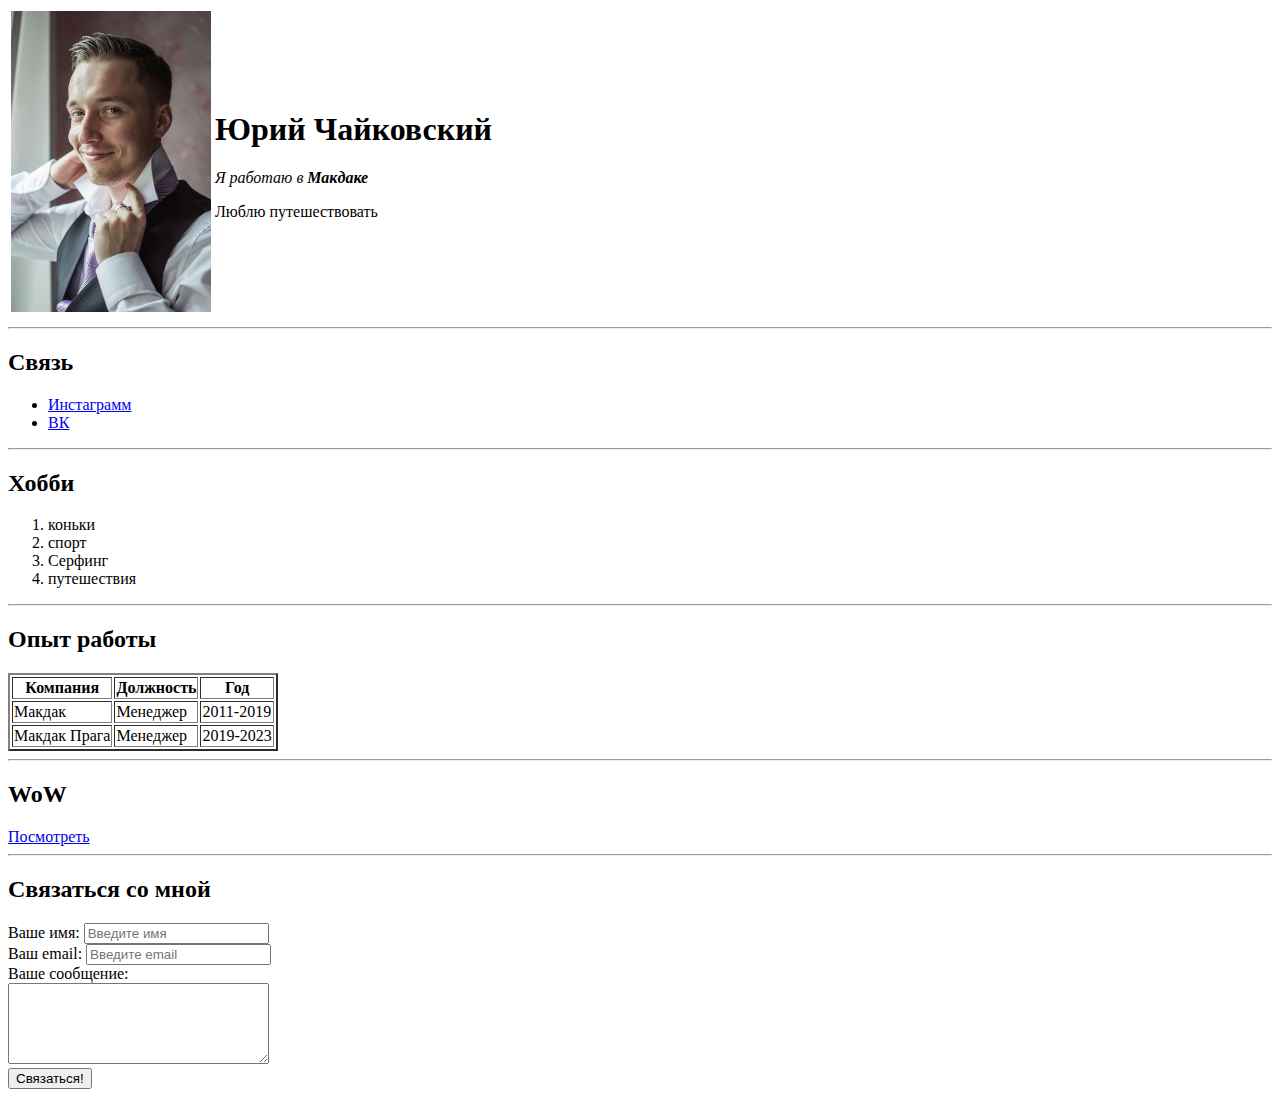
==== index.html @ 7e2cf9ee "Test-CV" ====
<!DOCTYPE html>
<html>
<head>
    <meta charset="UTF-8" />
       <title>Yury</title>
</head>
<body>
    <table>
        <tr>
            <td>
                <img src="avatar.jpg" width="200" alt="Тут моя фотка" />
            </td>
            <td>
                <h1>Юрий Чайковский</h1>
                <p><em>Я работаю в <strong>Макдаке</strong></em></p>
                <p>Люблю путешествовать</p>
            </td>
        </tr>
    </table>
   
    <hr>

    <h2>Связь</h2>
<ul>
    <li><a href="https://www.instagram.com/yury_chaikousky" target="_blank">Инстаграмм</a></li>
    <li><a href="https://vk.com/stanly3000" target="_blank">ВК</a></li>
</ul>
<hr>
    <h2>Хобби</h2>
    <ol>
        <li>коньки</li>
        <li>спорт</li>
        <li>Серфинг</li>
        <li>путешествия</li>
    </ol>

    <hr>
    
    <h2>Опыт работы</h2>
    <table border="2">
        <thead>
            <tr>
                <th>Компания</th>
                <th>Должность</th>
                <th>Год</th>
            </tr>
        </thead>
        <tbody>
            <tr>
                <td>Макдак</td>
                <td>Менеджер</td>
                <td>2011-2019</td>
             </tr>
            <tr>
            <td>Макдак Прага</td>
            <td>Менеджер</td>
            <td>2019-2023</td>
            </tr>
        </tbody>   

    </table>
    
    <hr>
    
    <H2>WoW</H2>
    <a href="Wow.html" target="_blank">Посмотреть</a>
    
    <hr>

    <h2>Связаться со мной</h2>
    
    <form action="/">
        <label for="name">Ваше имя:</label>
        <input type="text" id="name" placeholder="Введите имя">

<br>

        <label for="email">Ваш email:</label>
        <input type="email" id="email" placeholder="Введите email">

<br>

        <label for="text">Ваше сообщение:</label>

<br>

        <textarea name="" id="text" cols="30" rows="5"></textarea>

<br>

        <input type="submit" value="Связаться!">
    </form>
</body>
</html>
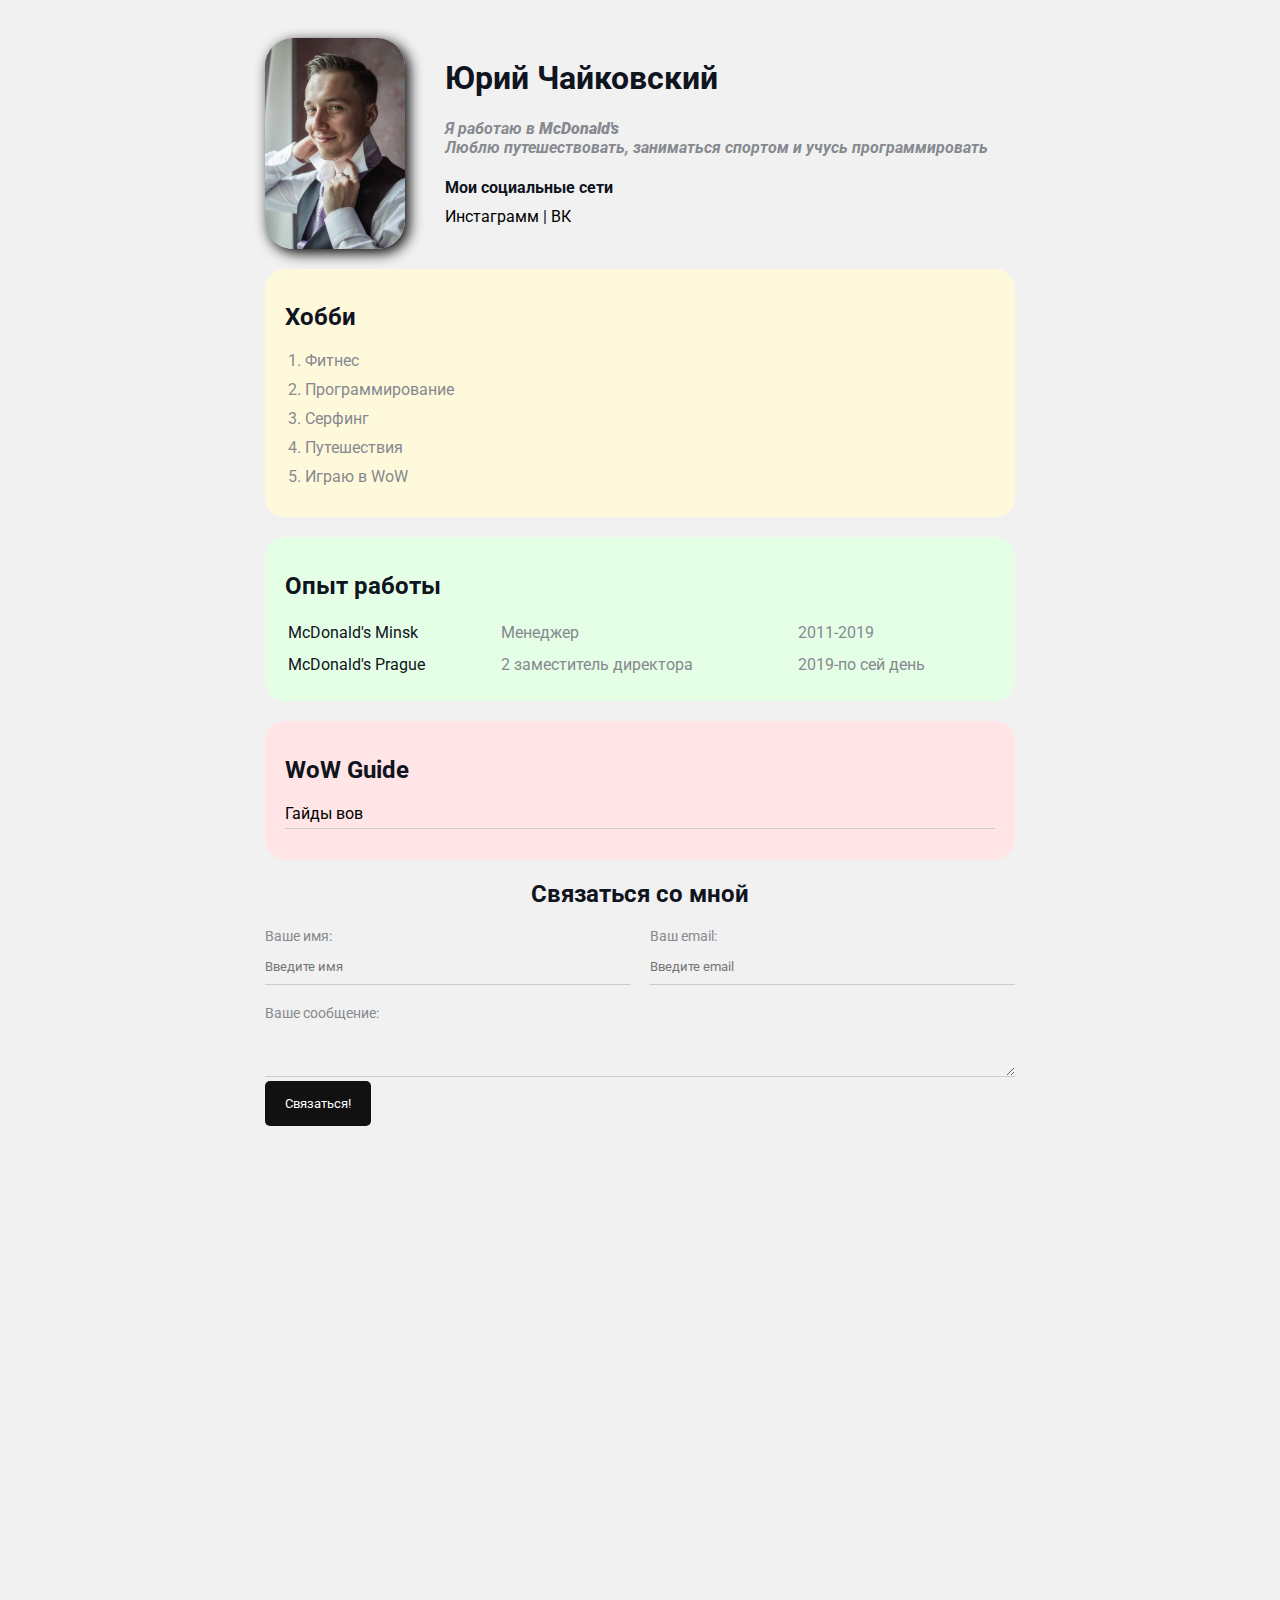
==== commit b2a1b4fc: "Add files via upload" ====
--- a/index.html
+++ b/index.html
@@ -3,92 +3,96 @@
 <head>
     <meta charset="UTF-8" />
        <title>Yury</title>
+        <link rel="stylesheet" href="styles.css">
 </head>
 <body>
-    <table>
-        <tr>
-            <td>
-                <img src="avatar.jpg" width="200" alt="Тут моя фотка" />
-            </td>
-            <td>
-                <h1>Юрий Чайковский</h1>
-                <p><em>Я работаю в <strong>Макдаке</strong></em></p>
-                <p>Люблю путешествовать</p>
-            </td>
-        </tr>
-    </table>
-   
-    <hr>
+   <div class="container">
+        <div class="info">
+            <img src="avatar.jpg" alt="Тут моя фотка" class="avatar" />
 
-    <h2>Связь</h2>
-<ul>
-    <li><a href="https://www.instagram.com/yury_chaikousky" target="_blank">Инстаграмм</a></li>
-    <li><a href="https://vk.com/stanly3000" target="_blank">ВК</a></li>
-</ul>
-<hr>
-    <h2>Хобби</h2>
-    <ol>
-        <li>коньки</li>
-        <li>спорт</li>
-        <li>Серфинг</li>
-        <li>путешествия</li>
-    </ol>
+            <div class="info-text">
+                <h1>Юрий Чайковский</h1>                  
+                <p>Я работаю в <strong>McDonald's</strong></p>                 
+                <p>Люблю путешествовать, заниматься спортом и учусь программировать</p>  
+                
+                <h4>Мои социальные сети</h4>
+                    
+                        <a href="https://www.instagram.com/yury_chaikousky" target="_blank">Инстаграмм</a>
+                    |
+                        <a href="https://vk.com/stanly3000" target="_blank">ВК</a>
+            </div>
 
-    <hr>
+        </div>        
+
+        <div class="card bg-yellow">
+            <h2>Хобби</h2>
+                <ol class="list">
+                    <li>Фитнес</li>
+                    <li>Программирование</li>
+                    <li>Серфинг</li>
+                    <li>Путешествия</li>
+                    <li>Играю в WoW</li>
+                </ol>
+        </div>
+        <div class="card bg-green">
+            <h2>Опыт работы</h2>
+                <table class="table"> 
+                        <tr>
+                            <td>McDonald's Minsk</td>
+                            <td>Менеджер</td>
+                            <td>2011-2019</td>
+                        </tr>
+                        
+                        <tr>
+                            <td>McDonald's Prague</td>
+                            <td>2 заместитель директора</td>
+                            <td>2019-по сей день</td>
+                        </tr>
+                       
+                </table>
+        </div>
     
-    <h2>Опыт работы</h2>
-    <table border="2">
-        <thead>
-            <tr>
-                <th>Компания</th>
-                <th>Должность</th>
-                <th>Год</th>
-            </tr>
-        </thead>
-        <tbody>
-            <tr>
-                <td>Макдак</td>
-                <td>Менеджер</td>
-                <td>2011-2019</td>
-             </tr>
-            <tr>
-            <td>Макдак Прага</td>
-            <td>Менеджер</td>
-            <td>2019-2023</td>
-            </tr>
-        </tbody>   
+        <div class="card bg-red">
+            <h2>WoW Guide</h2>
+            <ul class="link-list">
+                <li>
+                    <a href="https://www.allmmorpg.ru/"> Гайды вов</a>
+            </ul>    
+        </div>
+        <div class="contact">
+            <h2>Связаться со мной</h2>
+                    <form action="/">
+                <div class="row">
+                    <div class="form-group">
+                        <label for="name">Ваше имя:</label>
+                        <input type="text" id="name" placeholder="Введите имя">
+                    </div>   
 
-    </table>
-    
-    <hr>
-    
-    <H2>WoW</H2>
-    <a href="Wow.html" target="_blank">Посмотреть</a>
-    
-    <hr>
+                    <div class="form-group">
+                        <label for="email">Ваш email:</label>
+                        <input type="email" id="email" placeholder="Введите email">
+                    </div>
+                </div>
 
-    <h2>Связаться со мной</h2>
-    
-    <form action="/">
-        <label for="name">Ваше имя:</label>
-        <input type="text" id="name" placeholder="Введите имя">
+                <div class="form-group">
+                    <label for="text">Ваше сообщение:</label>
+                </div>
 
-<br>
+                <div class="form-group">
+                    <textarea id="text" cols="15" rows="2"></textarea>
+                </div>
 
-        <label for="email">Ваш email:</label>
-        <input type="email" id="email" placeholder="Введите email">
+                <input class="btn" type="submit" value="Связаться!">            
+            </form>
+        </div>
 
-<br>
+            <div class="position">
+                <div class="box"></div>
+            </div>
 
-        <label for="text">Ваше сообщение:</label>
+    </div>
 
-<br>
 
-        <textarea name="" id="text" cols="30" rows="5"></textarea>
-
-<br>
-
-        <input type="submit" value="Связаться!">
-    </form>
+    <div style="margin-bottom: 500px;"></div>
 </body>
 </html> --- a/styles.css
+++ b/styles.css
@@ -0,0 +1,173 @@
+@import url('https://fonts.googleapis.com/css2?family=Roboto&display=swap');
+
+body {
+    background-color: #f1f1f1;
+    color: #0f141e;
+    font-size: 16px;
+    font-weight: normal;
+    font-family: 'Roboto', sans-serif;
+}
+
+a {
+    color: black;
+    text-decoration: none;
+}
+
+a:hover {
+    text-decoration: underline;
+}
+
+a:active {
+    color: blue;
+}
+
+a:visited {
+    color: gray;
+}
+
+.avatar {
+    width: 140px;
+    border-radius: 28px;
+    box-shadow: 4px 4px 14px rgba(0, 0, 0, 25);
+}
+
+.info {
+    display: flex;
+    margin-bottom: 20px;
+}
+
+@media (max-width: 650px) {
+    .info {
+        display: block;
+        text-align: center;
+    }
+}
+
+.info-text {
+    margin-left: 40px;
+}
+
+.info-text h4 {
+    margin-bottom: 10px;
+}
+
+.info p {
+    color: #86898f;
+    margin: 0;
+    font-style: italic;
+    font-weight: bold;
+    text-decoration: none;
+}
+
+.container {
+   max-width: 750px;
+   margin: auto;
+   padding-top: 30px;
+}
+
+.bg-yellow {
+    background: #fff9dc;
+}
+
+.bg-green {
+    background: #e5ffe7;
+}
+
+.bg-red {
+    background: #ffe5e5;
+}
+
+
+.card {
+    padding: 15px 20px;
+    margin-bottom: 20px;
+    border-radius: 20px;
+}
+
+.card h2 {
+    margin-bottom: 20px;
+}
+
+.list {
+    padding: 0 20px;
+}
+
+.list li {
+    color: #86898f;
+    margin-bottom: 10px;
+}
+
+.table {
+    width: 100%;
+}
+
+.table td {
+    padding-bottom: 10px;
+}
+
+.table td:nth-child(2),
+.table td:nth-child(3) {
+    color:#86898f
+}
+
+.link-list {
+    list-style: none;
+    padding: 0;
+}
+
+.link-list li {
+    margin-bottom: 10px;
+    padding-bottom: 5px;
+    border-bottom: 1px solid #ccc;
+}
+
+.contact h2 {
+    text-align: center;
+}
+
+.form-group label {
+    display: block;
+    font-size: 14px;
+    color: #86898f;
+}
+
+.form-group input,
+.form-group textarea {
+    width: 100%;
+    box-sizing: border-box;
+    border: none;
+    background: transparent;
+    border-bottom: 1px solid #ccc;
+    color: #000;
+    padding: 15px 0 10px;
+    outline: none;
+    font-family: inherit;
+}
+
+.row {
+    display: flex;
+    margin-bottom: 20px;
+}
+
+.row > .form-group {
+    width: 50%;
+    margin-right: 20px;
+}
+
+.row > .form-group:last-child {
+    margin-right: 0;
+}
+
+.btn {
+    background: #111;
+    padding: 15px 20px;
+    color: #fff;
+    border: none;
+    font-family: inherit;
+    cursor: pointer;
+    border-radius: 5px;
+}
+
+.btn:hover {
+    opacity: 0.9;
+}